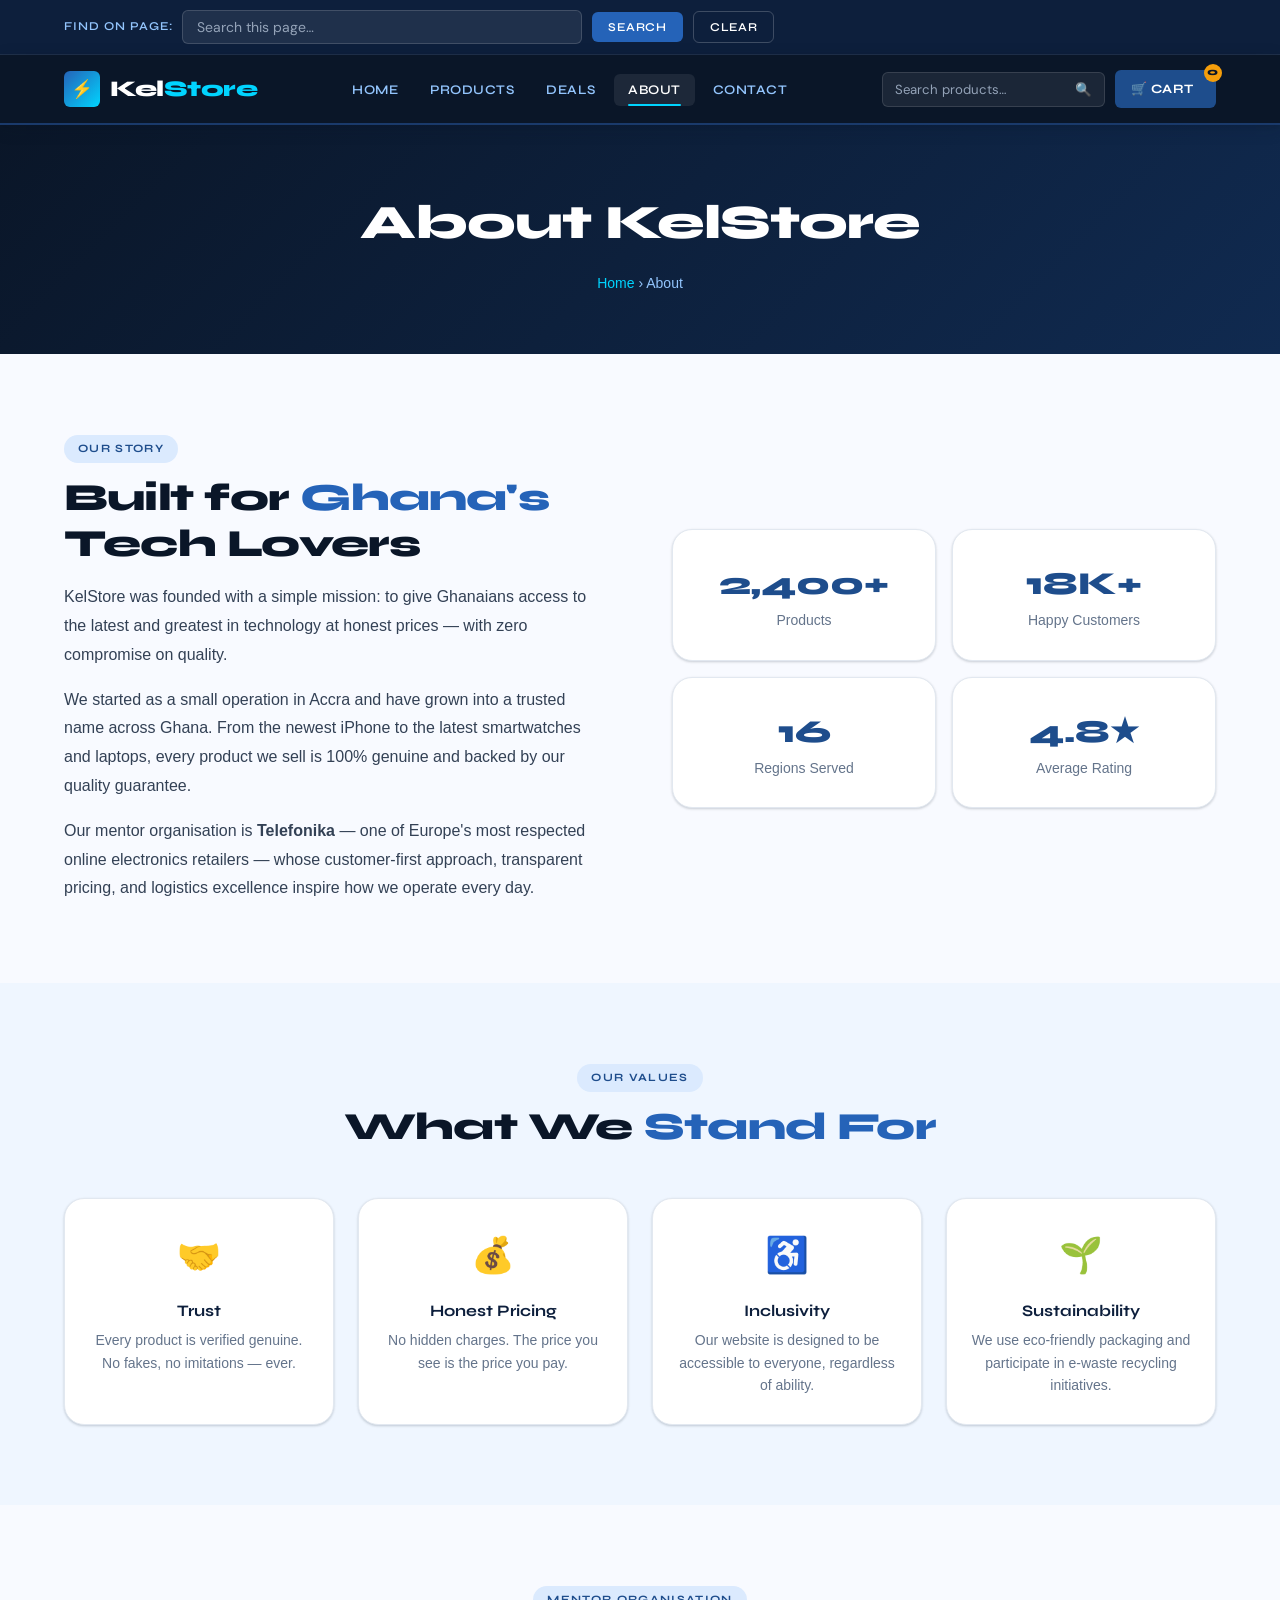
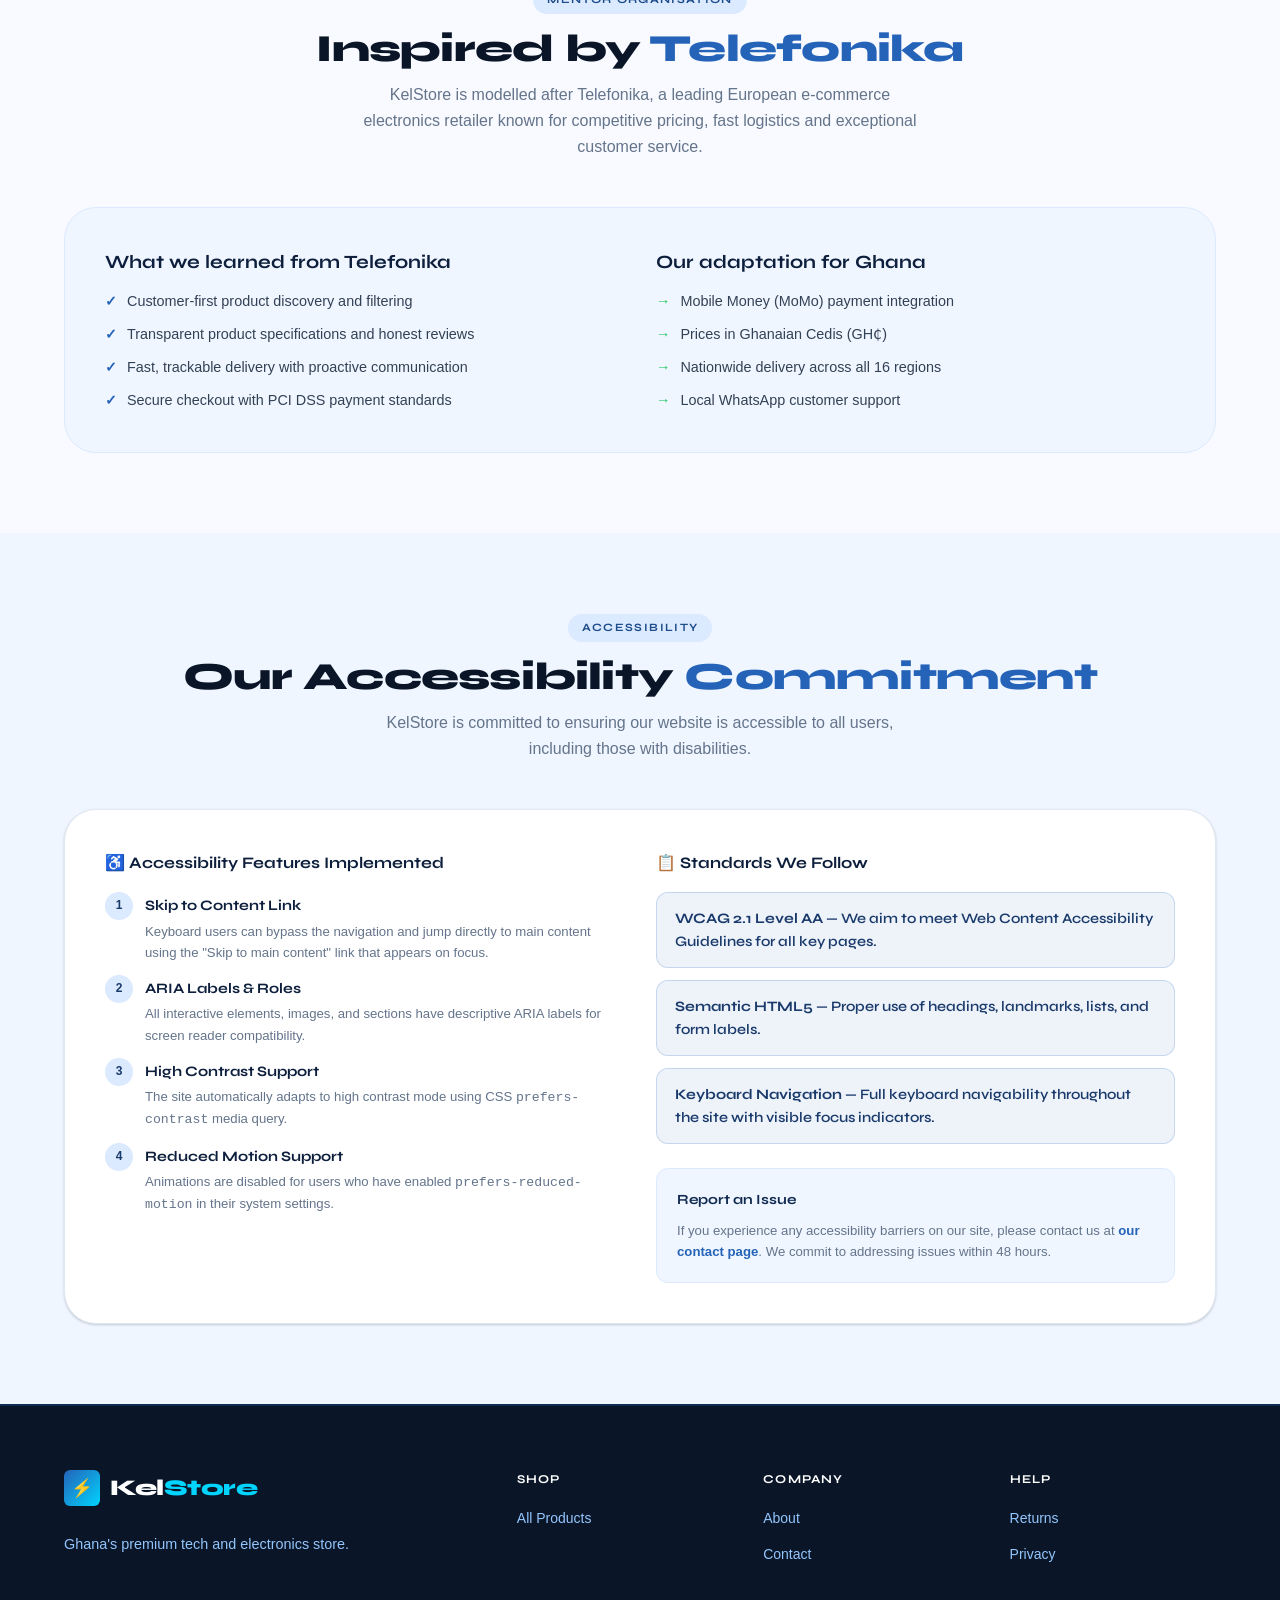
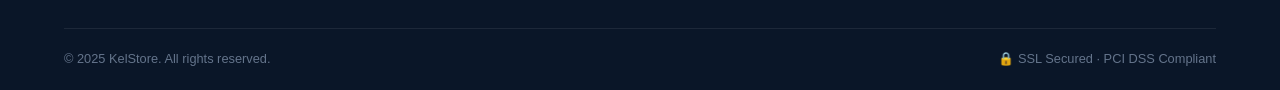
==== about.html @ a3b71a14 "New Commit Message" ====
<!DOCTYPE html>
<html lang="en">
<head>
  <meta charset="UTF-8">
  <meta name="viewport" content="width=device-width, initial-scale=1.0">
  <meta name="description" content="About KelStore — Ghana's trusted tech and electronics retailer. Learn about our story, values, and commitment to accessibility.">
  <title>About Us — KelStore</title>
  <link rel="stylesheet" href="style.css">
  <link rel="icon" href="data:image/svg+xml,<svg xmlns='http://www.w3.org/2000/svg' viewBox='0 0 100 100'><text y='.9em' font-size='90'>⚡</text></svg>">
</head>
<body>

  <a href="#main-content" class="skip-link">Skip to main content</a>

  <div class="page-search-bar" role="search" aria-label="Search page content">
    <div class="container">
      <label for="pageSearchInput">Find on page:</label>
      <input type="search" id="pageSearchInput" class="page-search-input" placeholder="Search this page…" aria-label="Search text on this page">
      <button id="pageSearchBtn" class="page-search-btn" aria-label="Search">Search</button>
      <button id="pageSearchClear" class="page-search-btn" style="background:transparent;border:1px solid rgba(255,255,255,0.2);" aria-label="Clear">Clear</button>
      <span id="searchStatus" style="color:var(--blue-200);font-size:0.8rem;margin-left:8px;" aria-live="polite"></span>
    </div>
  </div>

  <nav class="navbar" role="navigation" aria-label="Main navigation">
    <div class="nav-container">
      <a href="index.html" class="nav-logo" aria-label="KelStore Home">
        <div class="nav-logo-icon" aria-hidden="true">⚡</div>
        <span class="nav-logo-text">Kel<span>Store</span></span>
      </a>
      <ul class="nav-links" id="navLinks" role="list">
        <li><a href="index.html">Home</a></li>
        <li><a href="products.html">Products</a></li>
        <li><a href="product-detail.html">Deals</a></li>
        <li><a href="about.html" class="active" aria-current="page">About</a></li>
        <li><a href="contact.html">Contact</a></li>
      </ul>
      <div class="nav-actions">
        <div class="nav-search" role="search" aria-label="Search products">
          <label for="navSearchInput" class="sr-only">Search</label>
          <input type="search" id="navSearchInput" placeholder="Search products…" aria-label="Search products">
          <button aria-label="Submit search">🔍</button>
        </div>
        <a href="cart.html" class="btn-cart" aria-label="View cart">
          🛒 Cart<span class="cart-badge">0</span>
        </a>
        <button class="nav-toggle" id="navToggle" aria-expanded="false" aria-controls="navLinks" aria-label="Toggle navigation">
          <span></span><span></span><span></span>
        </button>
      </div>
    </div>
  </nav>

  <main id="main-content">
    <div class="page-hero">
      <div class="container">
        <h1 class="page-hero-title">About KelStore</h1>
        <p class="page-hero-breadcrumb"><a href="index.html">Home</a> › About</p>
      </div>
    </div>

    <!-- Our Story -->
    <section class="section" aria-labelledby="story-title">
      <div class="container">
        <div style="display:grid;grid-template-columns:1fr 1fr;gap:64px;align-items:center;">
          <div>
            <span class="section-tag">Our Story</span>
            <h2 class="section-title" id="story-title">Built for <span>Ghana's</span> Tech Lovers</h2>
            <p style="color:var(--grey-700);line-height:1.8;margin:16px 0;">
              KelStore was founded with a simple mission: to give Ghanaians access to the latest and greatest in technology at honest prices — with zero compromise on quality.
            </p>
            <p style="color:var(--grey-700);line-height:1.8;margin-bottom:16px;">
              We started as a small operation in Accra and have grown into a trusted name across Ghana. From the newest iPhone to the latest smartwatches and laptops, every product we sell is 100% genuine and backed by our quality guarantee.
            </p>
            <p style="color:var(--grey-700);line-height:1.8;">
              Our mentor organisation is <strong>Telefonika</strong> — one of Europe's most respected online electronics retailers — whose customer-first approach, transparent pricing, and logistics excellence inspire how we operate every day.
            </p>
          </div>
          <div style="display:grid;grid-template-columns:1fr 1fr;gap:16px;">
            <div class="feature-card" style="text-align:center;">
              <div style="font-family:var(--font-display);font-size:2rem;font-weight:800;color:var(--blue-500);">2,400+</div>
              <div style="color:var(--grey-500);font-size:0.875rem;">Products</div>
            </div>
            <div class="feature-card" style="text-align:center;">
              <div style="font-family:var(--font-display);font-size:2rem;font-weight:800;color:var(--blue-500);">18K+</div>
              <div style="color:var(--grey-500);font-size:0.875rem;">Happy Customers</div>
            </div>
            <div class="feature-card" style="text-align:center;">
              <div style="font-family:var(--font-display);font-size:2rem;font-weight:800;color:var(--blue-500);">16</div>
              <div style="color:var(--grey-500);font-size:0.875rem;">Regions Served</div>
            </div>
            <div class="feature-card" style="text-align:center;">
              <div style="font-family:var(--font-display);font-size:2rem;font-weight:800;color:var(--blue-500);">4.8★</div>
              <div style="color:var(--grey-500);font-size:0.875rem;">Average Rating</div>
            </div>
          </div>
        </div>
      </div>
    </section>

    <!-- Values -->
    <section class="section section-alt" aria-labelledby="values-title">
      <div class="container">
        <div class="section-header">
          <span class="section-tag">Our Values</span>
          <h2 class="section-title" id="values-title">What We <span>Stand For</span></h2>
        </div>
        <div class="feature-grid">
          <div class="feature-card">
            <div class="feature-icon" aria-hidden="true">🤝</div>
            <h3 class="feature-title">Trust</h3>
            <p class="feature-desc">Every product is verified genuine. No fakes, no imitations — ever.</p>
          </div>
          <div class="feature-card">
            <div class="feature-icon" aria-hidden="true">💰</div>
            <h3 class="feature-title">Honest Pricing</h3>
            <p class="feature-desc">No hidden charges. The price you see is the price you pay.</p>
          </div>
          <div class="feature-card">
            <div class="feature-icon" aria-hidden="true">♿</div>
            <h3 class="feature-title">Inclusivity</h3>
            <p class="feature-desc">Our website is designed to be accessible to everyone, regardless of ability.</p>
          </div>
          <div class="feature-card">
            <div class="feature-icon" aria-hidden="true">🌱</div>
            <h3 class="feature-title">Sustainability</h3>
            <p class="feature-desc">We use eco-friendly packaging and participate in e-waste recycling initiatives.</p>
          </div>
        </div>
      </div>
    </section>

    <!-- Mentor Organisation -->
    <section class="section" aria-labelledby="mentor-title">
      <div class="container">
        <div class="section-header">
          <span class="section-tag">Mentor Organisation</span>
          <h2 class="section-title" id="mentor-title">Inspired by <span>Telefonika</span></h2>
          <p class="section-subtitle">KelStore is modelled after Telefonika, a leading European e-commerce electronics retailer known for competitive pricing, fast logistics and exceptional customer service.</p>
        </div>
        <div style="background:var(--blue-50);border-radius:var(--radius-xl);padding:40px;border:1px solid var(--blue-100);">
          <div style="display:grid;grid-template-columns:1fr 1fr;gap:32px;">
            <div>
              <h3 style="font-family:var(--font-display);font-weight:700;color:var(--blue-800);margin-bottom:12px;">What we learned from Telefonika</h3>
              <ul style="list-style:none;display:flex;flex-direction:column;gap:10px;">
                <li style="display:flex;gap:10px;align-items:flex-start;font-size:0.9rem;color:var(--grey-700);">
                  <span style="color:var(--blue-400);font-weight:700;">✓</span> Customer-first product discovery and filtering
                </li>
                <li style="display:flex;gap:10px;align-items:flex-start;font-size:0.9rem;color:var(--grey-700);">
                  <span style="color:var(--blue-400);font-weight:700;">✓</span> Transparent product specifications and honest reviews
                </li>
                <li style="display:flex;gap:10px;align-items:flex-start;font-size:0.9rem;color:var(--grey-700);">
                  <span style="color:var(--blue-400);font-weight:700;">✓</span> Fast, trackable delivery with proactive communication
                </li>
                <li style="display:flex;gap:10px;align-items:flex-start;font-size:0.9rem;color:var(--grey-700);">
                  <span style="color:var(--blue-400);font-weight:700;">✓</span> Secure checkout with PCI DSS payment standards
                </li>
              </ul>
            </div>
            <div>
              <h3 style="font-family:var(--font-display);font-weight:700;color:var(--blue-800);margin-bottom:12px;">Our adaptation for Ghana</h3>
              <ul style="list-style:none;display:flex;flex-direction:column;gap:10px;">
                <li style="display:flex;gap:10px;align-items:flex-start;font-size:0.9rem;color:var(--grey-700);">
                  <span style="color:var(--success);font-weight:700;">→</span> Mobile Money (MoMo) payment integration
                </li>
                <li style="display:flex;gap:10px;align-items:flex-start;font-size:0.9rem;color:var(--grey-700);">
                  <span style="color:var(--success);font-weight:700;">→</span> Prices in Ghanaian Cedis (GH₵)
                </li>
                <li style="display:flex;gap:10px;align-items:flex-start;font-size:0.9rem;color:var(--grey-700);">
                  <span style="color:var(--success);font-weight:700;">→</span> Nationwide delivery across all 16 regions
                </li>
                <li style="display:flex;gap:10px;align-items:flex-start;font-size:0.9rem;color:var(--grey-700);">
                  <span style="color:var(--success);font-weight:700;">→</span> Local WhatsApp customer support
                </li>
              </ul>
            </div>
          </div>
        </div>
      </div>
    </section>

    <!-- Accessibility Statement -->
    <section class="section section-alt" aria-labelledby="accessibility-title">
      <div class="container">
        <div class="section-header">
          <span class="section-tag">Accessibility</span>
          <h2 class="section-title" id="accessibility-title">Our Accessibility <span>Commitment</span></h2>
          <p class="section-subtitle">KelStore is committed to ensuring our website is accessible to all users, including those with disabilities.</p>
        </div>

        <div style="background:var(--white);border-radius:var(--radius-xl);padding:40px;box-shadow:var(--shadow-sm);border:1px solid var(--grey-100);">
          <div style="display:grid;grid-template-columns:1fr 1fr;gap:32px;">
            <div>
              <h3 style="font-family:var(--font-display);font-size:1rem;font-weight:700;color:var(--blue-800);margin-bottom:16px;">
                ♿ Accessibility Features Implemented
              </h3>
              <ul style="list-style:none;display:flex;flex-direction:column;gap:12px;">
                <li style="display:flex;gap:12px;align-items:flex-start;">
                  <span style="background:var(--blue-100);border-radius:50%;width:28px;height:28px;display:flex;align-items:center;justify-content:center;font-size:.75rem;font-weight:700;color:var(--blue-600);flex-shrink:0;">1</span>
                  <div>
                    <strong style="font-family:var(--font-display);font-size:0.9rem;color:var(--blue-800);">Skip to Content Link</strong>
                    <p style="color:var(--grey-500);font-size:0.825rem;margin-top:3px;">Keyboard users can bypass the navigation and jump directly to main content using the "Skip to main content" link that appears on focus.</p>
                  </div>
                </li>
                <li style="display:flex;gap:12px;align-items:flex-start;">
                  <span style="background:var(--blue-100);border-radius:50%;width:28px;height:28px;display:flex;align-items:center;justify-content:function center;font-size:.75rem;font-weight:700;color:var(--blue-600);flex-shrink:0;justify-content:center">2</span>
                  <div>
                    <strong style="font-family:var(--font-display);font-size:0.9rem;color:var(--blue-800);">ARIA Labels & Roles</strong>
                    <p style="color:var(--grey-500);font-size:0.825rem;margin-top:3px;">All interactive elements, images, and sections have descriptive ARIA labels for screen reader compatibility.</p>
                  </div>
                </li>
                <li style="display:flex;gap:12px;align-items:flex-start;">
                  <span style="background:var(--blue-100);border-radius:50%;width:28px;height:28px;display:flex;align-items:center;justify-content:center;font-size:.75rem;font-weight:700;color:var(--blue-600);flex-shrink:0;">3</span>
                  <div>
                    <strong style="font-family:var(--font-display);font-size:0.9rem;color:var(--blue-800);">High Contrast Support</strong>
                    <p style="color:var(--grey-500);font-size:0.825rem;margin-top:3px;">The site automatically adapts to high contrast mode using CSS <code>prefers-contrast</code> media query.</p>
                  </div>
                </li>
                <li style="display:flex;gap:12px;align-items:flex-start;">
                  <span style="background:var(--blue-100);border-radius:50%;width:28px;height:28px;display:flex;align-items:center;justify-content:center;font-size:.75rem;font-weight:700;color:var(--blue-600);flex-shrink:0;">4</span>
                  <div>
                    <strong style="font-family:var(--font-display);font-size:0.9rem;color:var(--blue-800);">Reduced Motion Support</strong>
                    <p style="color:var(--grey-500);font-size:0.825rem;margin-top:3px;">Animations are disabled for users who have enabled <code>prefers-reduced-motion</code> in their system settings.</p>
                  </div>
                </li>
              </ul>
            </div>
            <div>
              <h3 style="font-family:var(--font-display);font-size:1rem;font-weight:700;color:var(--blue-800);margin-bottom:16px;">
                📋 Standards We Follow
              </h3>
              <div class="alert alert-info" style="margin-bottom:12px;">
                <strong>WCAG 2.1 Level AA</strong> — We aim to meet Web Content Accessibility Guidelines for all key pages.
              </div>
              <div class="alert alert-info" style="margin-bottom:12px;">
                <strong>Semantic HTML5</strong> — Proper use of headings, landmarks, lists, and form labels.
              </div>
              <div class="alert alert-info">
                <strong>Keyboard Navigation</strong> — Full keyboard navigability throughout the site with visible focus indicators.
              </div>

              <div style="margin-top:24px;padding:20px;background:var(--blue-50);border-radius:var(--radius-md);border:1px solid var(--blue-100);">
                <h4 style="font-family:var(--font-display);font-size:0.875rem;font-weight:700;color:var(--blue-700);margin-bottom:8px;">Report an Issue</h4>
                <p style="color:var(--grey-500);font-size:0.825rem;line-height:1.6;">If you experience any accessibility barriers on our site, please contact us at <a href="contact.html" style="color:var(--blue-400);font-weight:600;">our contact page</a>. We commit to addressing issues within 48 hours.</p>
              </div>
            </div>
          </div>
        </div>
      </div>
    </section>
  </main>

  <footer role="contentinfo">
    <div class="container">
      <div class="footer-grid">
        <div>
          <a href="index.html" class="nav-logo" style="margin-bottom:12px;display:inline-flex" aria-label="KelStore home">
            <div class="nav-logo-icon" aria-hidden="true">⚡</div>
            <span class="nav-logo-text">Kel<span>Store</span></span>
          </a>
          <p class="footer-brand-desc">Ghana's premium tech and electronics store.</p>
        </div>
        <div><h3 class="footer-heading">Shop</h3><ul class="footer-links"><li><a href="products.html">All Products</a></li></ul></div>
        <div><h3 class="footer-heading">Company</h3><ul class="footer-links"><li><a href="about.html">About</a></li><li><a href="contact.html">Contact</a></li></ul></div>
        <div><h3 class="footer-heading">Help</h3><ul class="footer-links"><li><a href="#">Returns</a></li><li><a href="#">Privacy</a></li></ul></div>
      </div>
      <div class="footer-bottom">
        <p>© 2025 KelStore. All rights reserved.</p>
        <p>🔒 SSL Secured · PCI DSS Compliant</p>
      </div>
    </div>
  </footer>

  <script src="js/main.js"></script>
  <style>
    @media (max-width: 768px) {
      div[style*="grid-template-columns:1fr 1fr"] {
        grid-template-columns: 1fr !important;
      }
    }
  </style>
</body>
</html>
---- style.css ----
/* =============================================
   KELSTORE — External Stylesheet
   Blue & White Corporate Tech Theme
   ============================================= */

@import url('https://fonts.googleapis.com/css2?family=Syne:wght@400;600;700;800&family=DM+Sans:ital,wght@0,300;0,400;0,500;1,300&display=swap');

/* ── CSS Variables ───────────────────────── */
:root {
  --blue-900: #0a1628;
  --blue-800: #0d1f3c;
  --blue-700: #102a50;
  --blue-600: #1a3a6b;
  --blue-500: #1e4d8c;
  --blue-400: #2563b8;
  --blue-300: #3b82f6;
  --blue-200: #93c5fd;
  --blue-100: #dbeafe;
  --blue-50:  #eff6ff;
  --white:    #ffffff;
  --off-white:#f8faff;
  --grey-100: #e2e8f0;
  --grey-300: #94a3b8;
  --grey-500: #64748b;
  --grey-700: #334155;
  --accent:   #00d4ff;
  --accent2:  #f59e0b;
  --danger:   #ef4444;
  --success:  #22c55e;

  --font-display: 'Syne', sans-serif;
  --font-body:    'DM Sans', sans-serif;

  --radius-sm:  6px;
  --radius-md:  12px;
  --radius-lg:  20px;
  --radius-xl:  32px;

  --shadow-sm:  0 1px 3px rgba(10,22,40,0.12), 0 1px 2px rgba(10,22,40,0.08);
  --shadow-md:  0 4px 16px rgba(10,22,40,0.16), 0 2px 6px rgba(10,22,40,0.10);
  --shadow-lg:  0 10px 40px rgba(10,22,40,0.20), 0 4px 12px rgba(10,22,40,0.12);
  --shadow-xl:  0 20px 60px rgba(10,22,40,0.28), 0 8px 20px rgba(10,22,40,0.16);
  --shadow-blue: 0 4px 24px rgba(37,99,184,0.35);

  --transition: all 0.25s cubic-bezier(0.4,0,0.2,1);
  --nav-height: 70px;
}

/* ── Reset & Base ────────────────────────── */
*, *::before, *::after {
  box-sizing: border-box;
  margin: 0;
  padding: 0;
}

html {
  scroll-behavior: smooth;
  font-size: 16px;
}

body {
  font-family: 'Poppins', sans-serif;
  background-color: var(--off-white);
  color: var(--grey-700);
  line-height: 1.6;
  min-width: 320px;
  overflow-x: hidden;
}

img, video {
  max-width: 100%;
  display: block;
}

a {
  color: inherit;
  text-decoration: none;
}

ul {
  list-style: none;
}

/* ── Skip to content (Accessibility) ─────── */
.skip-link {
  position: absolute;
  top: -60px;
  left: 0;
  background: var(--accent);
  color: var(--blue-900);
  padding: 12px 20px;
  font-family: var(--font-display);
  font-weight: 700;
  font-size: 0.875rem;
  letter-spacing: 0.05em;
  text-transform: uppercase;
  z-index: 9999;
  border-bottom-right-radius: var(--radius-md);
  transition: var(--transition);
}

.skip-link:focus {
  top: 0;
}

/* ── On-page text search ─────────────────── */
.page-search-bar {
  background: var(--blue-800);
  border-bottom: 1px solid rgba(255,255,255,0.08);
  padding: 10px 0;
}

.page-search-bar .container {
  display: flex;
  align-items: center;
  gap: 10px;
}

.page-search-bar label {
  color: var(--blue-200);
  font-family: var(--font-display);
  font-size: 0.75rem;
  font-weight: 600;
  letter-spacing: 0.08em;
  text-transform: uppercase;
  white-space: nowrap;
}

.page-search-input {
  flex: 1;
  max-width: 400px;
  background: rgba(255,255,255,0.08);
  border: 1px solid rgba(255,255,255,0.15);
  border-radius: var(--radius-sm);
  color: var(--white);
  font-family: var(--font-body);
  font-size: 0.875rem;
  padding: 7px 14px;
  outline: none;
  transition: var(--transition);
}

.page-search-input::placeholder { color: var(--grey-300); }
.page-search-input:focus {
  border-color: var(--accent);
  box-shadow: 0 0 0 3px rgba(0,212,255,0.15);
}

.page-search-btn {
  background: var(--blue-400);
  border: none;
  border-radius: var(--radius-sm);
  color: var(--white);
  cursor: pointer;
  font-family: var(--font-display);
  font-size: 0.75rem;
  font-weight: 600;
  letter-spacing: 0.06em;
  padding: 8px 16px;
  text-transform: uppercase;
  transition: var(--transition);
}

.page-search-btn:hover {
  background: var(--blue-300);
  box-shadow: var(--shadow-blue);
}

.search-highlight {
  background: var(--accent2);
  color: var(--blue-900);
  border-radius: 3px;
  padding: 0 2px;
}

/* ── Navigation ──────────────────────────── */
.navbar {
  position: sticky;
  top: 0;
  z-index: 1000;
  background: var(--blue-900);
  border-bottom: 2px solid var(--blue-600);
  height: var(--nav-height);
  box-shadow: var(--shadow-md);
}

.nav-container {
  display: flex;
  align-items: center;
  justify-content: space-between;
  height: 100%;
  max-width: 1200px;
  margin: 0 auto;
  padding: 0 24px;
}

.nav-logo {
  display: flex;
  align-items: center;
  gap: 10px;
}

.nav-logo-icon {
  width: 36px;
  height: 36px;
  background: linear-gradient(135deg, var(--blue-400), var(--accent));
  border-radius: var(--radius-sm);
  display: flex;
  align-items: center;
  justify-content: center;
  font-size: 1.1rem;
}

.nav-logo-text {
  font-family: var(--font-display);
  font-size: 1.4rem;
  font-weight: 800;
  color: var(--white);
  letter-spacing: -0.02em;
}

.nav-logo-text span {
  color: var(--accent);
}

.nav-links {
  display: flex;
  align-items: center;
  gap: 4px;
}

.nav-links a {
  font-family: var(--font-display);
  font-size: 0.825rem;
  font-weight: 600;
  color: var(--blue-200);
  letter-spacing: 0.04em;
  text-transform: uppercase;
  padding: 8px 14px;
  border-radius: var(--radius-sm);
  transition: var(--transition);
  position: relative;
}

.nav-links a:hover,
.nav-links a.active {
  color: var(--white);
  background: rgba(255,255,255,0.08);
}

.nav-links a.active::after {
  content: '';
  position: absolute;
  bottom: 0;
  left: 14px;
  right: 14px;
  height: 2px;
  background: var(--accent);
  border-radius: 2px;
}

.nav-actions {
  display: flex;
  align-items: center;
  gap: 10px;
}

.nav-search {
  display: flex;
  align-items: center;
  background: rgba(255,255,255,0.07);
  border: 1px solid rgba(255,255,255,0.12);
  border-radius: var(--radius-sm);
  overflow: hidden;
  transition: var(--transition);
}

.nav-search:focus-within {
  border-color: var(--accent);
  box-shadow: 0 0 0 3px rgba(0,212,255,0.15);
}

.nav-search input {
  background: transparent;
  border: none;
  color: var(--white);
  font-family: var(--font-body);
  font-size: 0.825rem;
  outline: none;
  padding: 8px 12px;
  width: 180px;
}

.nav-search input::placeholder { color: var(--grey-300); }

.nav-search button {
  background: transparent;
  border: none;
  color: var(--grey-300);
  cursor: pointer;
  padding: 8px 12px;
  transition: var(--transition);
}

.nav-search button:hover { color: var(--accent); }

.btn-cart {
  background: var(--blue-500);
  border: none;
  border-radius: var(--radius-sm);
  color: var(--white);
  cursor: pointer;
  font-family: var(--font-display);
  font-size: 0.8rem;
  font-weight: 700;
  letter-spacing: 0.04em;
  padding: 9px 16px;
  text-transform: uppercase;
  transition: var(--transition);
  display: flex;
  align-items: center;
  gap: 6px;
  position: relative;
}

.btn-cart:hover {
  background: var(--blue-400);
  box-shadow: var(--shadow-blue);
  transform: translateY(-1px);
}

.cart-badge {
  position: absolute;
  top: -6px;
  right: -6px;
  background: var(--accent2);
  color: var(--blue-900);
  font-size: 0.65rem;
  font-weight: 800;
  width: 18px;
  height: 18px;
  border-radius: 50%;
  display: flex;
  align-items: center;
  justify-content: center;
}

/* Hamburger */
.nav-toggle {
  display: none;
  flex-direction: column;
  gap: 5px;
  background: transparent;
  border: none;
  cursor: pointer;
  padding: 8px;
  border-radius: var(--radius-sm);
  transition: var(--transition);
}

.nav-toggle:hover { background: rgba(255,255,255,0.08); }

.nav-toggle span {
  display: block;
  width: 24px;
  height: 2px;
  background: var(--white);
  border-radius: 2px;
  transition: var(--transition);
}

/* ── Container ───────────────────────────── */
.container {
  max-width: 1200px;
  margin: 0 auto;
  padding: 0 24px;
}

/* ── Buttons ─────────────────────────────── */
.btn {
  display: inline-flex;
  align-items: center;
  justify-content: center;
  gap: 8px;
  border: none;
  border-radius: var(--radius-md);
  cursor: pointer;
  font-family: var(--font-display);
  font-weight: 700;
  letter-spacing: 0.04em;
  padding: 12px 28px;
  text-transform: uppercase;
  transition: var(--transition);
  font-size: 0.875rem;
}

.btn-primary {
  background: linear-gradient(135deg, var(--blue-400), var(--blue-300));
  color: var(--white);
  box-shadow: var(--shadow-blue);
}

.btn-primary:hover {
  transform: translateY(-2px);
  box-shadow: 0 8px 32px rgba(37,99,184,0.50);
}

.btn-secondary {
  background: transparent;
  border: 2px solid var(--blue-300);
  color: var(--blue-300);
}

.btn-secondary:hover {
  background: var(--blue-300);
  color: var(--white);
  transform: translateY(-2px);
}

.btn-accent {
  background: linear-gradient(135deg, var(--accent), #0ea5e9);
  color: var(--blue-900);
}

.btn-accent:hover {
  transform: translateY(-2px);
  box-shadow: 0 8px 32px rgba(0,212,255,0.40);
}

.btn-sm {
  padding: 8px 18px;
  font-size: 0.75rem;
}

.btn-lg {
  padding: 16px 36px;
  font-size: 1rem;
}

/* ── Section Headers ─────────────────────── */
.section-header {
  text-align: center;
  margin-bottom: 48px;
}

.section-tag {
  display: inline-block;
  background: var(--blue-100);
  color: var(--blue-500);
  font-family: var(--font-display);
  font-size: 0.7rem;
  font-weight: 700;
  letter-spacing: 0.12em;
  padding: 5px 14px;
  border-radius: 100px;
  text-transform: uppercase;
  margin-bottom: 12px;
}

.section-title {
  font-family: var(--font-display);
  font-size: clamp(1.75rem, 3vw, 2.5rem);
  font-weight: 800;
  color: var(--blue-900);
  letter-spacing: -0.02em;
  line-height: 1.2;
}

.section-title span { color: var(--blue-400); }

.section-subtitle {
  color: var(--grey-500);
  font-size: 1rem;
  margin-top: 10px;
  max-width: 560px;
  margin-left: auto;
  margin-right: auto;
}

/* ── Product Card ────────────────────────── */
.product-card {
  background: var(--white);
  border-radius: var(--radius-lg);
  box-shadow: var(--shadow-sm);
  overflow: hidden;
  transition: var(--transition);
  border: 1px solid var(--grey-100);
  position: relative;
}

.product-card:hover {
  transform: translateY(-6px);
  box-shadow: var(--shadow-xl);
  border-color: var(--blue-200);
}

.product-card-badge {
  position: absolute;
  top: 14px;
  left: 14px;
  background: var(--blue-400);
  color: var(--white);
  font-family: var(--font-display);
  font-size: 0.65rem;
  font-weight: 700;
  letter-spacing: 0.08em;
  padding: 4px 10px;
  border-radius: 100px;
  text-transform: uppercase;
  z-index: 1;
}

.product-card-badge.sale { background: var(--danger); }
.product-card-badge.new  { background: var(--success); }

.product-card-image {
  background: var(--blue-50);
  height: 200px;
  display: flex;
  align-items: center;
  justify-content: center;
  overflow: hidden;
  position: relative;
}

.product-card-image img {
  max-height: 160px;
  object-fit: contain;
  transition: var(--transition);
}

.product-card:hover .product-card-image img {
  transform: scale(1.05);
}

.product-card-img-placeholder {
  font-size: 4rem;
  opacity: 0.6;
}

.product-card-body {
  padding: 18px 20px;
}

.product-card-category {
  color: var(--blue-400);
  font-family: var(--font-display);
  font-size: 0.7rem;
  font-weight: 700;
  letter-spacing: 0.08em;
  text-transform: uppercase;
  margin-bottom: 5px;
}

.product-card-name {
  font-family: var(--font-display);
  font-size: 1rem;
  font-weight: 700;
  color: var(--blue-900);
  margin-bottom: 8px;
  line-height: 1.3;
}

.product-card-price {
  display: flex;
  align-items: center;
  gap: 8px;
  margin-bottom: 16px;
}

.price-current {
  font-family: var(--font-display);
  font-size: 1.2rem;
  font-weight: 800;
  color: var(--blue-500);
}

.price-old {
  color: var(--grey-300);
  font-size: 0.875rem;
  text-decoration: line-through;
}

.product-card-footer {
  display: flex;
  gap: 8px;
}

/* ── Stars Rating ────────────────────────── */
.stars {
  color: var(--accent2);
  font-size: 0.875rem;
  letter-spacing: 2px;
  margin-bottom: 4px;
}

/* ── Hero Section ────────────────────────── */
.hero {
  position: relative;
  min-height: calc(100vh - var(--nav-height));
  display: flex;
  align-items: center;
  overflow: hidden;
  background: var(--blue-900);
}

.hero-video {
  position: absolute;
  inset: 0;
  width: 100%;
  height: 100%;
  object-fit: cover;
  opacity: 0.15;
  z-index: 0;
}

.hero-overlay {
  position: absolute;
  inset: 0;
  background: linear-gradient(135deg,
    rgba(10,22,40,0.95) 0%,
    rgba(26,58,107,0.7) 50%,
    rgba(10,22,40,0.8) 100%);
  z-index: 1;
}

.hero-content {
  position: relative;
  z-index: 2;
  max-width: 680px;
}

.hero-tag {
  display: inline-flex;
  align-items: center;
  gap: 8px;
  background: rgba(0,212,255,0.12);
  border: 1px solid rgba(0,212,255,0.3);
  border-radius: 100px;
  color: var(--accent);
  font-family: var(--font-display);
  font-size: 0.75rem;
  font-weight: 700;
  letter-spacing: 0.08em;
  padding: 6px 16px;
  text-transform: uppercase;
  margin-bottom: 24px;
  animation: fadeInUp 0.6s ease both;
}

.hero-title {
  font-family: var(--font-display);
  font-size: clamp(2.5rem, 6vw, 4.5rem);
  font-weight: 800;
  color: var(--white);
  letter-spacing: -0.03em;
  line-height: 1.05;
  margin-bottom: 20px;
  animation: fadeInUp 0.6s 0.1s ease both;
}

.hero-title span {
  background: linear-gradient(135deg, var(--blue-300), var(--accent));
  -webkit-background-clip: text;
  -webkit-text-fill-color: transparent;
  background-clip: text;
}

.hero-subtitle {
  color: var(--blue-200);
  font-size: 1.1rem;
  line-height: 1.7;
  margin-bottom: 36px;
  animation: fadeInUp 0.6s 0.2s ease both;
}

.hero-cta {
  display: flex;
  flex-wrap: wrap;
  gap: 12px;
  animation: fadeInUp 0.6s 0.3s ease both;
}

.hero-stats {
  position: relative;
  z-index: 2;
  display: flex;
  gap: 40px;
  margin-top: 60px;
  padding-top: 40px;
  border-top: 1px solid rgba(255,255,255,0.1);
  animation: fadeInUp 0.6s 0.4s ease both;
}

.hero-stat-number {
  font-family: var(--font-display);
  font-size: 1.75rem;
  font-weight: 800;
  color: var(--white);
}

.hero-stat-label {
  color: var(--blue-200);
  font-size: 0.8rem;
    padding: 30px;

}

.hero-visual {
  position: absolute;
  right: 0;
  top: 50%;
  transform: translateY(-50%);
  width: 45%;
  z-index: 2;
  display: flex;
  align-items: center;
  justify-content: center;
}

/* ── Category Strip ──────────────────────── */
.category-strip {
  background: var(--white);
  padding: 32px 0;
  box-shadow: var(--shadow-sm);
  border-bottom: 1px solid var(--grey-100);
}

.category-strip-inner {
  display: flex;
  gap: 16px;
  justify-content: center;
  flex-wrap: wrap;
}

.category-chip {
  display: flex;
  align-items: center;
  gap: 8px;
  background: var(--blue-50);
  border: 1.5px solid var(--blue-100);
  border-radius: var(--radius-xl);
  color: var(--blue-700);
  cursor: pointer;
  font-family: var(--font-display);
  font-size: 0.8rem;
  font-weight: 700;
  letter-spacing: 0.04em;
  padding: 10px 20px;
  text-transform: uppercase;
  transition: var(--transition);
}

.category-chip:hover,
.category-chip.active {
  background: var(--blue-500);
  border-color: var(--blue-500);
  color: var(--white);
  box-shadow: var(--shadow-blue);
  transform: translateY(-2px);
}

.category-chip span:first-child { font-size: 1.2rem; }

/* ── Section Spacing ─────────────────────── */
.section { padding: 80px 0; }
.section-alt { background: var(--blue-50); }
.section-dark {
  background: var(--blue-900);
  color: var(--white);
}

.section-dark .section-title { color: var(--white); }
.section-dark .section-subtitle { color: var(--blue-200); }
.section-dark .section-tag {
  background: rgba(0,212,255,0.12);
  color: var(--accent);
}

/* ── Product Grid ────────────────────────── */
.product-grid {
  display: grid;
  grid-template-columns: repeat(auto-fill, minmax(260px, 1fr));
  gap: 24px;
}

/* ── Banner/Promo ────────────────────────── */
.promo-banner {
  background: linear-gradient(135deg, var(--blue-700), var(--blue-500));
  border-radius: var(--radius-xl);
  padding: 48px 40px;
  display: flex;
  align-items: center;
  justify-content: space-between;
  gap: 24px;
  box-shadow: var(--shadow-xl);
  overflow: hidden;
  position: relative;
}

.promo-banner::before {
  content: '';
  position: absolute;
  top: -40px;
  right: -40px;
  width: 200px;
  height: 200px;
  background: rgba(255,255,255,0.05);
  border-radius: 50%;
}

.promo-banner::after {
  content: '';
  position: absolute;
  bottom: -60px;
  right: 120px;
  width: 300px;
  height: 300px;
  background: rgba(255,255,255,0.03);
  border-radius: 50%;
}

.promo-title {
  font-family: var(--font-display);
  font-size: clamp(1.5rem, 3vw, 2.2rem);
  font-weight: 800;
  color: var(--white);
  letter-spacing: -0.02em;
  margin-bottom: 8px;
}

.promo-subtitle {
  color: var(--blue-200);
  font-size: 0.95rem;
}

/* ── Features ────────────────────────────── */
.feature-grid {
  display: grid;
  grid-template-columns: repeat(auto-fill, minmax(220px, 1fr));
  gap: 24px;
}

.feature-card {
  background: var(--white);
  border-radius: var(--radius-lg);
  padding: 28px 24px;
  box-shadow: var(--shadow-sm);
  border: 1px solid var(--grey-100);
  transition: var(--transition);
  text-align: center;
}

.feature-card:hover {
  transform: translateY(-4px);
  box-shadow: var(--shadow-md);
  border-color: var(--blue-200);
}

.feature-icon {
  font-size: 2.2rem;
  margin-bottom: 14px;
}

.feature-title {
  font-family: var(--font-display);
  font-size: 1rem;
  font-weight: 700;
  color: var(--blue-800);
  margin-bottom: 6px;
}

.feature-desc {
  color: var(--grey-500);
  font-size: 0.875rem;
  line-height: 1.6;
}

/* ── Testimonial ─────────────────────────── */
.testimonial-card {
  background: var(--white);
  border-radius: var(--radius-lg);
  padding: 28px;
  box-shadow: var(--shadow-sm);
  border: 1px solid var(--grey-100);
  transition: var(--transition);
}

.testimonial-card:hover {
  box-shadow: var(--shadow-md);
  border-color: var(--blue-200);
}

.testimonial-text {
  color: var(--grey-700);
  font-size: 0.95rem;
  line-height: 1.7;
  font-style: italic;
  margin-bottom: 20px;
}

.testimonial-author {
  display: flex;
  align-items: center;
  gap: 12px;
}

.testimonial-avatar {
  width: 44px;
  height: 44px;
  border-radius: 50%;
  background: linear-gradient(135deg, var(--blue-400), var(--accent));
  display: flex;
  align-items: center;
  justify-content: center;
  color: var(--white);
  font-family: var(--font-display);
  font-size: 0.875rem;
  font-weight: 800;
}

.testimonial-name {
  font-family: var(--font-display);
  font-size: 0.9rem;
  font-weight: 700;
  color: var(--blue-800);
}

.testimonial-role {
  color: var(--grey-300);
  font-size: 0.8rem;
}

/* ── Social Media Section ────────────────── */
.social-strip {
  display: flex;
  gap: 12px;
  flex-wrap: wrap;
}

.social-btn {
  display: inline-flex;
  align-items: center;
  gap: 8px;
  border-radius: var(--radius-sm);
  cursor: pointer;
  font-family: var(--font-display);
  font-size: 0.75rem;
  font-weight: 700;
  letter-spacing: 0.06em;
  padding: 10px 18px;
  text-transform: uppercase;
  transition: var(--transition);
  border: none;
  color: var(--white);
}

.social-btn:hover {
  transform: translateY(-3px);
  box-shadow: var(--shadow-md);
}

.social-btn.facebook { background: #1877f2; }
.social-btn.twitter  { background: #1da1f2; }
.social-btn.instagram{ background: linear-gradient(135deg, #833ab4, #fd1d1d, #fcb045); }
.social-btn.youtube  { background: #ff0000; }
.social-btn.tiktok   { background: #000000; }
.social-btn.whatsapp { background: #25d366; color: var(--white);}

/* ── Social Newsfeed ─────────────────────── */
.newsfeed {
  background: var(--white);
  border-radius: var(--radius-lg);
  border: 1px solid var(--grey-100);
  overflow: hidden;
  box-shadow: var(--shadow-sm);
}

.newsfeed-header {
  background: var(--blue-900);
  padding: 16px 20px;
  display: flex;
  align-items: center;
  gap: 10px;
}

.newsfeed-header h3 {
  font-family: var(--font-display);
  font-size: 0.875rem;
  font-weight: 700;
  color: var(--white);
  letter-spacing: 0.04em;
  text-transform: uppercase;
}

.newsfeed-dot {
  width: 8px;
  height: 8px;
  background: var(--success);
  border-radius: 50%;
  animation: pulse 2s infinite;
}

.newsfeed-item {
  padding: 16px 20px;
  border-bottom: 1px solid var(--grey-100);
  transition: var(--transition);
}

.newsfeed-item:last-child { border-bottom: none; }
.newsfeed-item:hover { background: var(--blue-50); }

.newsfeed-platform {
  font-family: var(--font-display);
  font-size: 0.7rem;
  font-weight: 700;
  letter-spacing: 0.08em;
  text-transform: uppercase;
  margin-bottom: 4px;
}

.newsfeed-platform.fb   { color: #1877f2; }
.newsfeed-platform.tw   { color: #1da1f2; }
.newsfeed-platform.ig   { color: #833ab4; }

.newsfeed-text {
  color: var(--grey-700);
  font-size: 0.875rem;
  line-height: 1.5;
}

.newsfeed-time {
  color: var(--grey-300);
  font-size: 0.75rem;
  margin-top: 4px;
}

/* ── Footer ──────────────────────────────── */
footer {
  background: var(--blue-900);
  color: var(--blue-200);
  padding: 64px 0 0;
  border-top: 2px solid var(--blue-700);
}

.footer-grid {
  display: grid;
  grid-template-columns: 2fr 1fr 1fr 1fr;
  gap: 40px;
  margin-bottom: 48px;
}

.footer-brand-desc {
  color: var(--blue-200);
  font-size: 0.9rem;
  line-height: 1.7;
  margin: 14px 0 24px;
}

.footer-heading {
  font-family: var(--font-display);
  font-size: 0.75rem;
  font-weight: 700;
  color: var(--white);
  letter-spacing: 0.1em;
  text-transform: uppercase;
  margin-bottom: 16px;
}

.footer-links li {
  margin-bottom: 10px;
}

.footer-links a {
  color: var(--blue-200);
  font-size: 0.875rem;
  transition: var(--transition);
}

.footer-links a:hover {
  color: var(--accent);
  padding-left: 4px;
}

.footer-bottom {
  border-top: 1px solid rgba(255,255,255,0.08);
  padding: 20px 0;
  display: flex;
  align-items: center;
  justify-content: space-between;
  flex-wrap: wrap;
  gap: 12px;
}

.footer-bottom p {
  color: var(--grey-500);
  font-size: 0.8rem;
}

/* ── Page Hero (inner pages) ─────────────── */
.page-hero {
  background: linear-gradient(135deg, var(--blue-900), var(--blue-700));
  padding: 60px 0;
  text-align: center;
}

.page-hero-title {
  font-family: var(--font-display);
  font-size: clamp(2rem, 5vw, 3rem);
  font-weight: 800;
  color: var(--white);
  letter-spacing: -0.02em;
  margin-bottom: 10px;
}

.page-hero-breadcrumb {
  color: var(--blue-200);
  font-size: 0.875rem;
}

.page-hero-breadcrumb a { color: var(--accent); }

/* ── Forms ───────────────────────────────── */
.form-group {
  margin-bottom: 20px;
}

.form-label {
  display: block;
  font-family: var(--font-display);
  font-size: 0.75rem;
  font-weight: 700;
  color: var(--blue-700);
  letter-spacing: 0.06em;
  text-transform: uppercase;
  margin-bottom: 6px;
}

.form-input,
.form-textarea,
.form-select {
  width: 100%;
  background: var(--white);
  border: 1.5px solid var(--grey-100);
  border-radius: var(--radius-md);
  color: var(--grey-700);
  font-family: var(--font-body);
  font-size: 0.95rem;
  outline: none;
  padding: 12px 16px;
  transition: var(--transition);
}

.form-input:focus,
.form-textarea:focus,
.form-select:focus {
  border-color: var(--blue-400);
  box-shadow: 0 0 0 3px rgba(37,99,184,0.12);
}

.form-textarea { resize: vertical; min-height: 120px; }

/* ── Alerts ──────────────────────────────── */
.alert {
  border-radius: var(--radius-md);
  padding: 14px 18px;
  font-size: 0.9rem;
  font-family: var(--font-display);
  font-weight: 600;
  margin-bottom: 16px;
}

.alert-success {
  background: rgba(34,197,94,0.1);
  border: 1px solid rgba(34,197,94,0.3);
  color: #166534;
}

.alert-info {
  background: rgba(37,99,184,0.08);
  border: 1px solid rgba(37,99,184,0.2);
  color: var(--blue-600);
}

/* ── Cart Table ──────────────────────────── */
.cart-table {
  width: 100%;
  border-collapse: collapse;
  background: var(--white);
  border-radius: var(--radius-lg);
  overflow: hidden;
  box-shadow: var(--shadow-sm);
}

.cart-table th {
  background: var(--blue-900);
  color: var(--white);
  font-family: var(--font-display);
  font-size: 0.75rem;
  font-weight: 700;
  letter-spacing: 0.08em;
  padding: 14px 20px;
  text-align: left;
  text-transform: uppercase;
}

.cart-table td {
  padding: 18px 20px;
  border-bottom: 1px solid var(--grey-100);
  vertical-align: middle;
}

.cart-table tr:last-child td { border-bottom: none; }
.cart-table tr:hover td { background: var(--blue-50); }

.qty-control {
  display: flex;
  align-items: center;
  gap: 8px;
}

.qty-btn {
  width: 30px;
  height: 30px;
  border: 1.5px solid var(--grey-100);
  border-radius: var(--radius-sm);
  background: var(--white);
  cursor: pointer;
  font-size: 1rem;
  transition: var(--transition);
  display: flex;
  align-items: center;
  justify-content: center;
}

.qty-btn:hover {
  background: var(--blue-500);
  border-color: var(--blue-500);
  color: var(--white);
}

.qty-input {
  width: 40px;
  text-align: center;
  border: 1.5px solid var(--grey-100);
  border-radius: var(--radius-sm);
  font-family: var(--font-display);
  font-weight: 700;
  padding: 4px;
  font-size: 0.9rem;
}

/* ── Order Summary Box ───────────────────── */
.order-summary {
  background: var(--white);
  border-radius: var(--radius-lg);
  padding: 28px;
  box-shadow: var(--shadow-md);
  border: 1px solid var(--grey-100);
  position: sticky;
  top: calc(var(--nav-height) + 20px);
}

.order-summary-title {
  font-family: var(--font-display);
  font-size: 1.1rem;
  font-weight: 800;
  color: var(--blue-900);
  margin-bottom: 20px;
  padding-bottom: 16px;
  border-bottom: 1px solid var(--grey-100);
}

.order-row {
  display: flex;
  justify-content: space-between;
  margin-bottom: 12px;
  font-size: 0.9rem;
}

.order-row.total {
  font-family: var(--font-display);
  font-size: 1.1rem;
  font-weight: 800;
  color: var(--blue-800);
  padding-top: 12px;
  border-top: 2px solid var(--grey-100);
  margin-top: 12px;
}

/* ── Accessibility ───────────────────────── */
:focus-visible {
  outline: 3px solid var(--accent);
  outline-offset: 3px;
}

.sr-only {
  position: absolute;
  width: 1px;
  height: 1px;
  padding: 0;
  margin: -1px;
  overflow: hidden;
  clip: rect(0,0,0,0);
  white-space: nowrap;
  border: 0;
}

/* High contrast mode support */
@media (prefers-contrast: high) {
  :root {
    --blue-400: #0044cc;
    --blue-300: #0055ff;
    --grey-500: #333333;
    --grey-700: #111111;
    --grey-100: #cccccc;
  }
  .product-card,
  .feature-card { border-width: 2px; }
}

/* Reduced motion */
@media (prefers-reduced-motion: reduce) {
  *, *::before, *::after {
    animation-duration: 0.01ms !important;
    transition-duration: 0.01ms !important;
  }
}

/* ── Animations ──────────────────────────── */
@keyframes fadeInUp {
  from { opacity: 0; transform: translateY(20px); }
  to   { opacity: 1; transform: translateY(0); }
}

@keyframes pulse {
  0%, 100% { opacity: 1; }
  50%       { opacity: 0.4; }
}

@keyframes slideIn {
  from { transform: translateX(-100%); }
  to   { transform: translateX(0); }
}

/* ── Responsive Media Rule ───────────────── */
@media (max-width: 1024px) {
  .footer-grid {
    grid-template-columns: 1fr 1fr;
  }
  .hero-visual { display: none; }
}

@media (max-width: 768px) {
  /* Nav goes vertical on mobile */
  .nav-links {
    display: none;
    position: fixed;
    top: var(--nav-height);
    left: 0;
    right: 0;
    background: var(--blue-900);
    border-top: 1px solid var(--blue-700);
    flex-direction: column;
    align-items: stretch;
    padding: 16px;
    gap: 4px;
    box-shadow: var(--shadow-lg);
    animation: slideIn 0.3s ease;
  }

  .nav-links.open {
    display: flex;
  }

  .nav-links a {
    padding: 14px 16px;
    font-size: 0.95rem;
    border-radius: var(--radius-md);
  }

  .nav-links a.active::after { display: none; }

  .nav-search {
    display: none;
  }

  .nav-toggle {
    display: flex;
  }

  .nav-toggle.open span:nth-child(1) { transform: rotate(45deg) translate(5px, 5px); }
  .nav-toggle.open span:nth-child(2) { opacity: 0; }
  .nav-toggle.open span:nth-child(3) { transform: rotate(-45deg) translate(5px, -5px); }

  .hero {
    min-height: 80vh;
    padding: 60px 0;
  }

  .hero-stats {
    gap: 24px;
    flex-wrap: wrap;
  }

  .footer-grid {
    grid-template-columns: 1fr;
  }

  .promo-banner {
    flex-direction: column;
    text-align: center;
    padding: 32px 24px;
  }

  .product-grid {
    grid-template-columns: repeat(auto-fill, minmax(200px, 1fr));
  }

  .cart-table { font-size: 0.85rem; }

  .footer-bottom {
    flex-direction: column;
    text-align: center;
  }
}

@media (max-width: 480px) {
  .container { padding: 0 16px; }
  .section { padding: 56px 0; }
  .btn-lg { padding: 14px 24px; font-size: 0.875rem; }
  .product-grid { grid-template-columns: 1fr 1fr; gap: 14px; }
  .hero-cta { flex-direction: column; }
  .hero-cta .btn { width: 100%; }
}


/* ─── Hero video: visible but text stays readable ─── */
    .hero-video { opacity: 0.5 !important; }
    .hero-overlay {
      background: linear-gradient(
        105deg,
        rgba(10,22,40,0.82) 0%,
        rgba(26,58,107,0.55) 50%,
        rgba(10,22,40,0.65) 100%
      ) !important;
    }
    /* .hero-title  { text-shadow: 0 2px 24px rgba(0,0,0,0.85), 0 0 48px rgba(0,0,0,0.7); } */
    /* .hero-subtitle { text-shadow: 0 1px 10px rgba(0,0,0,0.85); }  */
    /* ─── Product images ─── */
    .product-card-image img {
      width: 100%; height: 100%;
      object-fit: cover;
      transition: transform 0.4s ease;
    }
    .product-card:hover .product-card-image img { transform: scale(1.06); }
    .product-card-image { height: 210px; overflow: hidden; }
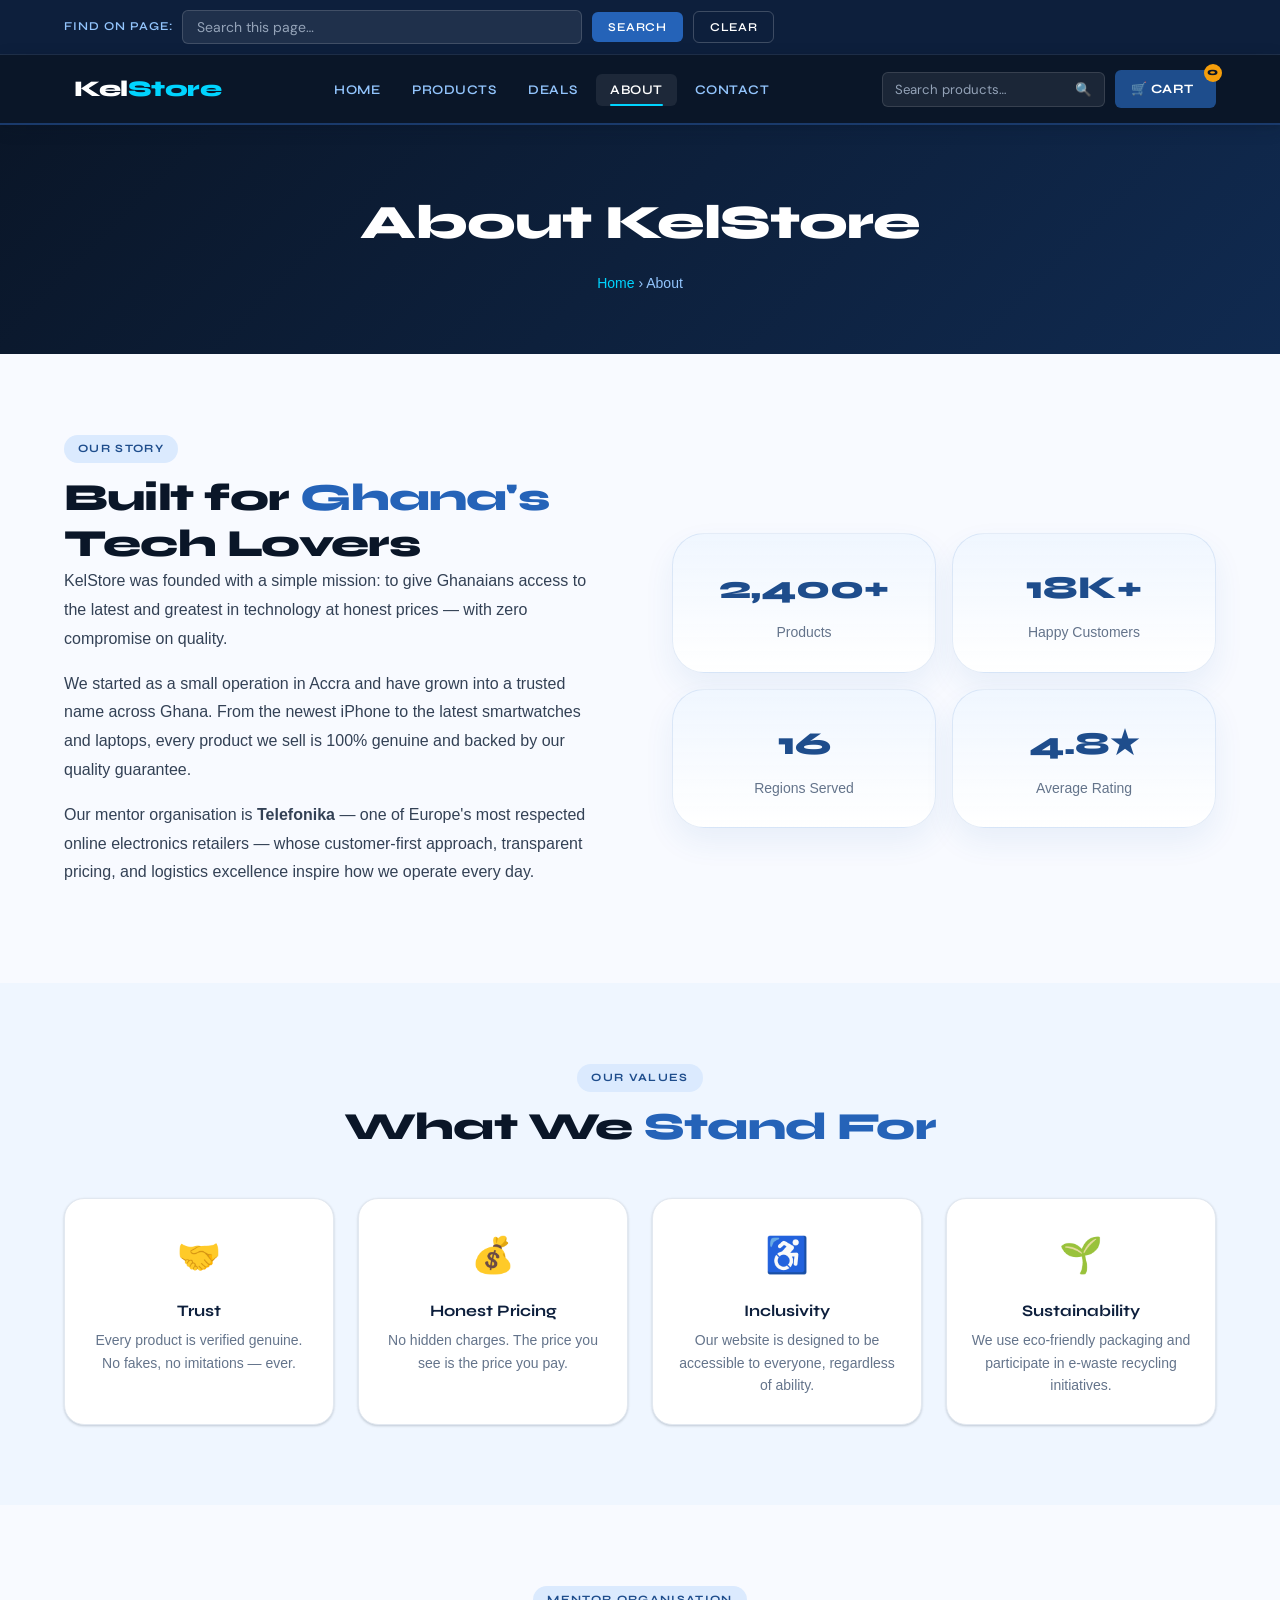
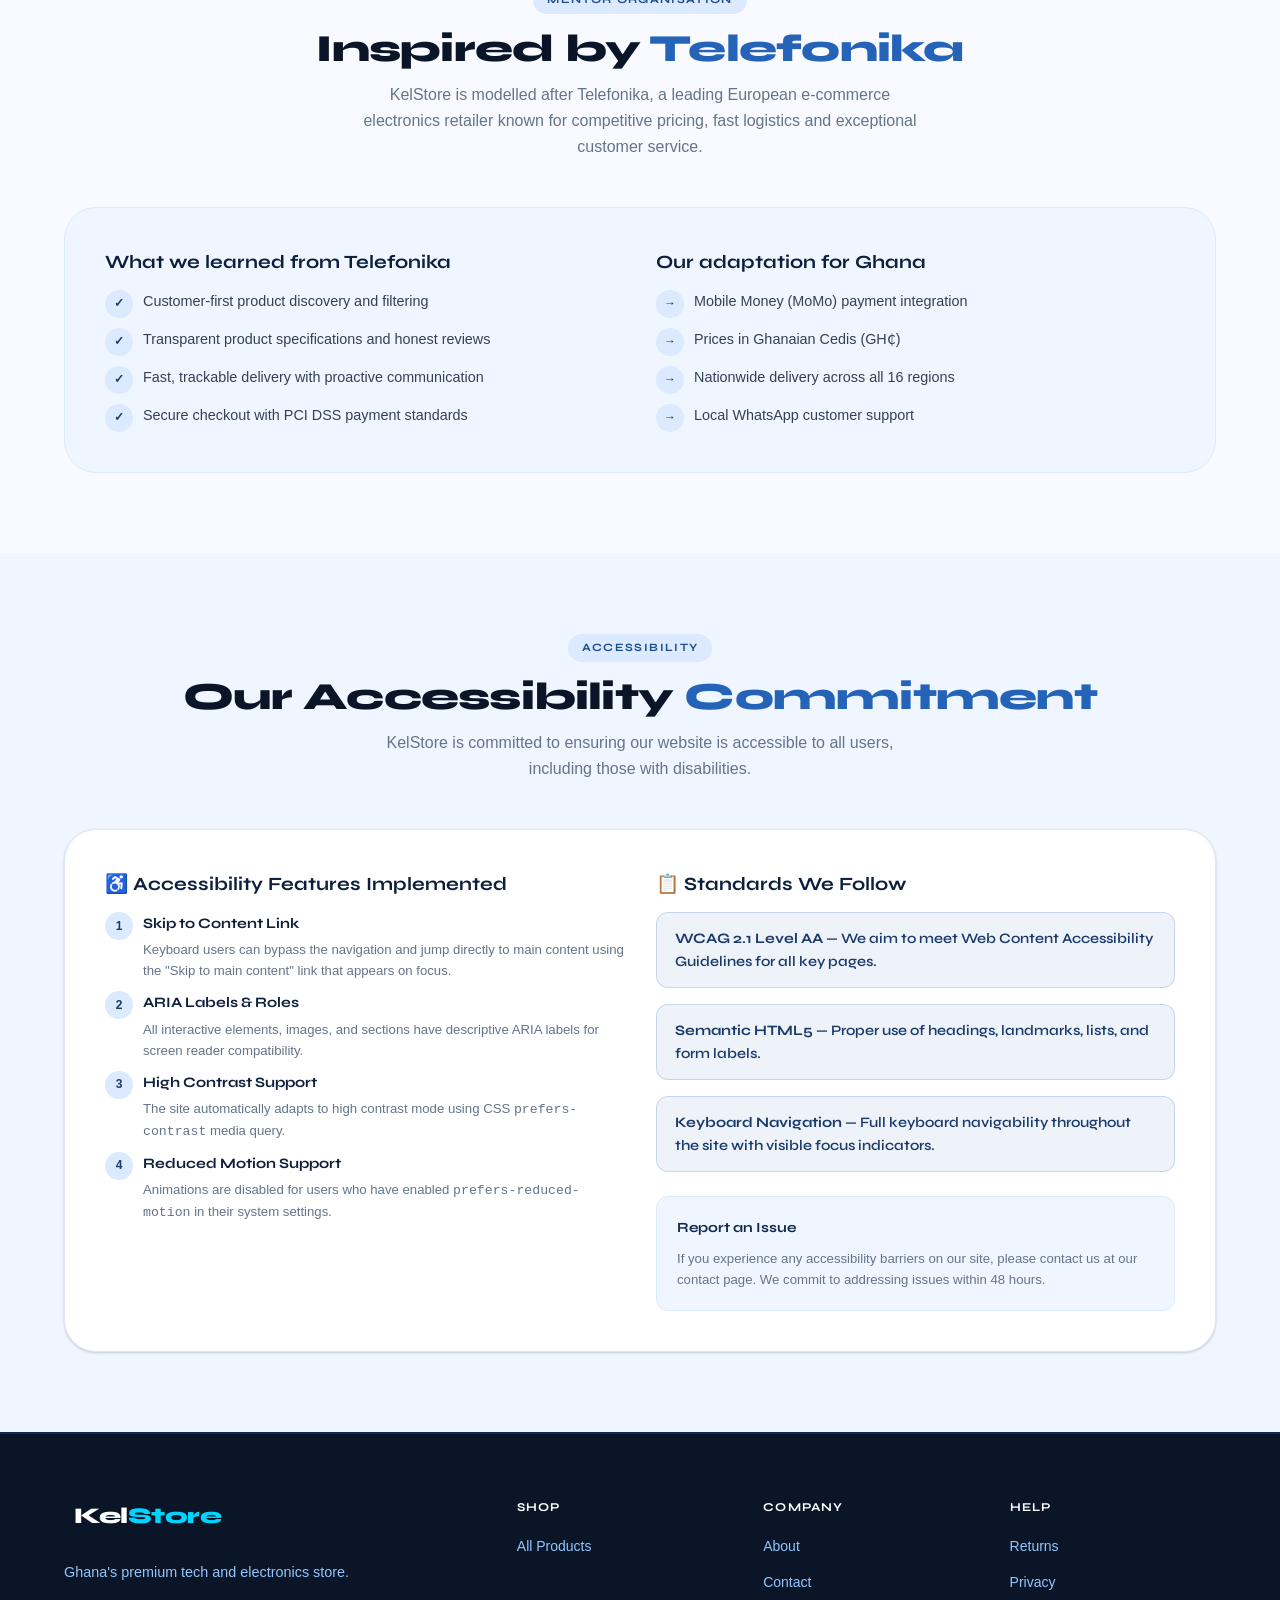
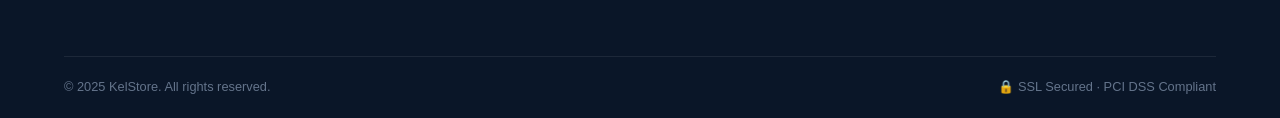
==== commit 5a7f5126: "changes to be committed:" ====
--- a/about.html
+++ b/about.html
@@ -7,7 +7,7 @@
   <meta name="description" content="About KelStore — Ghana's trusted tech and electronics retailer. Learn about our story, values, and commitment to accessibility.">
   <title>About Us — KelStore</title>
   <link rel="stylesheet" href="style.css">
-  <link rel="icon" href="data:image/svg+xml,<svg xmlns='http://www.w3.org/2000/svg' viewBox='0 0 100 100'><text y='.9em' font-size='90'>⚡</text></svg>">
+  <link rel="icon" href="data:image/svg+xml,<svg xmlns='http://www.w3.org/2000/svg' viewBox='0 0 100 100'><text y='.9em' font-size='90'></text></svg>">
 </head>
 <body>
 
@@ -18,15 +18,15 @@
       <label for="pageSearchInput">Find on page:</label>
       <input type="search" id="pageSearchInput" class="page-search-input" placeholder="Search this page…" aria-label="Search text on this page">
       <button id="pageSearchBtn" class="page-search-btn" aria-label="Search">Search</button>
-      <button id="pageSearchClear" class="page-search-btn" style="background:transparent;border:1px solid rgba(255,255,255,0.2);" aria-label="Clear">Clear</button>
-      <span id="searchStatus" style="color:var(--blue-200);font-size:0.8rem;margin-left:8px;" aria-live="polite"></span>
+      <button id="pageSearchClear" class="page-search-btn page-search-clear" aria-label="Clear">Clear</button>
+      <span id="searchStatus" class="page-search-status" aria-live="polite"></span>
     </div>
   </div>
 
   <nav class="navbar" role="navigation" aria-label="Main navigation">
     <div class="nav-container">
       <a href="index.html" class="nav-logo" aria-label="KelStore Home">
-        <div class="nav-logo-icon" aria-hidden="true">⚡</div>
+        <div class="nav-logo-icon" aria-hidden="true"></div>
         <span class="nav-logo-text">Kel<span>Store</span></span>
       </a>
       <ul class="nav-links" id="navLinks" role="list">
@@ -63,37 +63,19 @@
     <!-- Our Story -->
     <section class="section" aria-labelledby="story-title">
       <div class="container">
-        <div style="display:grid;grid-template-columns:1fr 1fr;gap:64px;align-items:center;">
+        <div class="story-grid">
           <div>
             <span class="section-tag">Our Story</span>
             <h2 class="section-title" id="story-title">Built for <span>Ghana's</span> Tech Lovers</h2>
-            <p style="color:var(--grey-700);line-height:1.8;margin:16px 0;">
-              KelStore was founded with a simple mission: to give Ghanaians access to the latest and greatest in technology at honest prices — with zero compromise on quality.
-            </p>
-            <p style="color:var(--grey-700);line-height:1.8;margin-bottom:16px;">
-              We started as a small operation in Accra and have grown into a trusted name across Ghana. From the newest iPhone to the latest smartwatches and laptops, every product we sell is 100% genuine and backed by our quality guarantee.
-            </p>
-            <p style="color:var(--grey-700);line-height:1.8;">
-              Our mentor organisation is <strong>Telefonika</strong> — one of Europe's most respected online electronics retailers — whose customer-first approach, transparent pricing, and logistics excellence inspire how we operate every day.
-            </p>
-          </div>
-          <div style="display:grid;grid-template-columns:1fr 1fr;gap:16px;">
-            <div class="feature-card" style="text-align:center;">
-              <div style="font-family:var(--font-display);font-size:2rem;font-weight:800;color:var(--blue-500);">2,400+</div>
-              <div style="color:var(--grey-500);font-size:0.875rem;">Products</div>
-            </div>
-            <div class="feature-card" style="text-align:center;">
-              <div style="font-family:var(--font-display);font-size:2rem;font-weight:800;color:var(--blue-500);">18K+</div>
-              <div style="color:var(--grey-500);font-size:0.875rem;">Happy Customers</div>
-            </div>
-            <div class="feature-card" style="text-align:center;">
-              <div style="font-family:var(--font-display);font-size:2rem;font-weight:800;color:var(--blue-500);">16</div>
-              <div style="color:var(--grey-500);font-size:0.875rem;">Regions Served</div>
-            </div>
-            <div class="feature-card" style="text-align:center;">
-              <div style="font-family:var(--font-display);font-size:2rem;font-weight:800;color:var(--blue-500);">4.8★</div>
-              <div style="color:var(--grey-500);font-size:0.875rem;">Average Rating</div>
-            </div>
+            <p class="story-paragraph">KelStore was founded with a simple mission: to give Ghanaians access to the latest and greatest in technology at honest prices — with zero compromise on quality.</p>
+            <p class="story-paragraph">We started as a small operation in Accra and have grown into a trusted name across Ghana. From the newest iPhone to the latest smartwatches and laptops, every product we sell is 100% genuine and backed by our quality guarantee.</p>
+            <p class="story-paragraph">Our mentor organisation is <strong>Telefonika</strong> — one of Europe's most respected online electronics retailers — whose customer-first approach, transparent pricing, and logistics excellence inspire how we operate every day.</p>
+          </div>
+          <div class="about-stats-grid">
+            <div class="stat-card"><div class="stat-number">2,400+</div><div class="stat-label">Products</div></div>
+            <div class="stat-card"><div class="stat-number">18K+</div><div class="stat-label">Happy Customers</div></div>
+            <div class="stat-card"><div class="stat-number">16</div><div class="stat-label">Regions Served</div></div>
+            <div class="stat-card"><div class="stat-number">4.8★</div><div class="stat-label">Average Rating</div></div>
           </div>
         </div>
       </div>
@@ -139,40 +121,24 @@
           <h2 class="section-title" id="mentor-title">Inspired by <span>Telefonika</span></h2>
           <p class="section-subtitle">KelStore is modelled after Telefonika, a leading European e-commerce electronics retailer known for competitive pricing, fast logistics and exceptional customer service.</p>
         </div>
-        <div style="background:var(--blue-50);border-radius:var(--radius-xl);padding:40px;border:1px solid var(--blue-100);">
-          <div style="display:grid;grid-template-columns:1fr 1fr;gap:32px;">
-            <div>
-              <h3 style="font-family:var(--font-display);font-weight:700;color:var(--blue-800);margin-bottom:12px;">What we learned from Telefonika</h3>
-              <ul style="list-style:none;display:flex;flex-direction:column;gap:10px;">
-                <li style="display:flex;gap:10px;align-items:flex-start;font-size:0.9rem;color:var(--grey-700);">
-                  <span style="color:var(--blue-400);font-weight:700;">✓</span> Customer-first product discovery and filtering
-                </li>
-                <li style="display:flex;gap:10px;align-items:flex-start;font-size:0.9rem;color:var(--grey-700);">
-                  <span style="color:var(--blue-400);font-weight:700;">✓</span> Transparent product specifications and honest reviews
-                </li>
-                <li style="display:flex;gap:10px;align-items:flex-start;font-size:0.9rem;color:var(--grey-700);">
-                  <span style="color:var(--blue-400);font-weight:700;">✓</span> Fast, trackable delivery with proactive communication
-                </li>
-                <li style="display:flex;gap:10px;align-items:flex-start;font-size:0.9rem;color:var(--grey-700);">
-                  <span style="color:var(--blue-400);font-weight:700;">✓</span> Secure checkout with PCI DSS payment standards
-                </li>
+        <div class="about-panel">
+          <div class="about-panel-grid">
+            <div>
+              <h3 class="about-panel-title">What we learned from Telefonika</h3>
+              <ul class="about-list">
+                <li class="about-list-item"><span class="about-list-icon">✓</span> Customer-first product discovery and filtering</li>
+                <li class="about-list-item"><span class="about-list-icon">✓</span> Transparent product specifications and honest reviews</li>
+                <li class="about-list-item"><span class="about-list-icon">✓</span> Fast, trackable delivery with proactive communication</li>
+                <li class="about-list-item"><span class="about-list-icon">✓</span> Secure checkout with PCI DSS payment standards</li>
               </ul>
             </div>
             <div>
-              <h3 style="font-family:var(--font-display);font-weight:700;color:var(--blue-800);margin-bottom:12px;">Our adaptation for Ghana</h3>
-              <ul style="list-style:none;display:flex;flex-direction:column;gap:10px;">
-                <li style="display:flex;gap:10px;align-items:flex-start;font-size:0.9rem;color:var(--grey-700);">
-                  <span style="color:var(--success);font-weight:700;">→</span> Mobile Money (MoMo) payment integration
-                </li>
-                <li style="display:flex;gap:10px;align-items:flex-start;font-size:0.9rem;color:var(--grey-700);">
-                  <span style="color:var(--success);font-weight:700;">→</span> Prices in Ghanaian Cedis (GH₵)
-                </li>
-                <li style="display:flex;gap:10px;align-items:flex-start;font-size:0.9rem;color:var(--grey-700);">
-                  <span style="color:var(--success);font-weight:700;">→</span> Nationwide delivery across all 16 regions
-                </li>
-                <li style="display:flex;gap:10px;align-items:flex-start;font-size:0.9rem;color:var(--grey-700);">
-                  <span style="color:var(--success);font-weight:700;">→</span> Local WhatsApp customer support
-                </li>
+              <h3 class="about-panel-title">Our adaptation for Ghana</h3>
+              <ul class="about-list">
+                <li class="about-list-item"><span class="about-list-icon">→</span> Mobile Money (MoMo) payment integration</li>
+                <li class="about-list-item"><span class="about-list-icon">→</span> Prices in Ghanaian Cedis (GH₵)</li>
+                <li class="about-list-item"><span class="about-list-icon">→</span> Nationwide delivery across all 16 regions</li>
+                <li class="about-list-item"><span class="about-list-icon">→</span> Local WhatsApp customer support</li>
               </ul>
             </div>
           </div>
@@ -189,60 +155,46 @@
           <p class="section-subtitle">KelStore is committed to ensuring our website is accessible to all users, including those with disabilities.</p>
         </div>
 
-        <div style="background:var(--white);border-radius:var(--radius-xl);padding:40px;box-shadow:var(--shadow-sm);border:1px solid var(--grey-100);">
-          <div style="display:grid;grid-template-columns:1fr 1fr;gap:32px;">
-            <div>
-              <h3 style="font-family:var(--font-display);font-size:1rem;font-weight:700;color:var(--blue-800);margin-bottom:16px;">
-                ♿ Accessibility Features Implemented
-              </h3>
-              <ul style="list-style:none;display:flex;flex-direction:column;gap:12px;">
-                <li style="display:flex;gap:12px;align-items:flex-start;">
-                  <span style="background:var(--blue-100);border-radius:50%;width:28px;height:28px;display:flex;align-items:center;justify-content:center;font-size:.75rem;font-weight:700;color:var(--blue-600);flex-shrink:0;">1</span>
-                  <div>
-                    <strong style="font-family:var(--font-display);font-size:0.9rem;color:var(--blue-800);">Skip to Content Link</strong>
-                    <p style="color:var(--grey-500);font-size:0.825rem;margin-top:3px;">Keyboard users can bypass the navigation and jump directly to main content using the "Skip to main content" link that appears on focus.</p>
-                  </div>
-                </li>
-                <li style="display:flex;gap:12px;align-items:flex-start;">
-                  <span style="background:var(--blue-100);border-radius:50%;width:28px;height:28px;display:flex;align-items:center;justify-content:function center;font-size:.75rem;font-weight:700;color:var(--blue-600);flex-shrink:0;justify-content:center">2</span>
-                  <div>
-                    <strong style="font-family:var(--font-display);font-size:0.9rem;color:var(--blue-800);">ARIA Labels & Roles</strong>
-                    <p style="color:var(--grey-500);font-size:0.825rem;margin-top:3px;">All interactive elements, images, and sections have descriptive ARIA labels for screen reader compatibility.</p>
-                  </div>
-                </li>
-                <li style="display:flex;gap:12px;align-items:flex-start;">
-                  <span style="background:var(--blue-100);border-radius:50%;width:28px;height:28px;display:flex;align-items:center;justify-content:center;font-size:.75rem;font-weight:700;color:var(--blue-600);flex-shrink:0;">3</span>
-                  <div>
-                    <strong style="font-family:var(--font-display);font-size:0.9rem;color:var(--blue-800);">High Contrast Support</strong>
-                    <p style="color:var(--grey-500);font-size:0.825rem;margin-top:3px;">The site automatically adapts to high contrast mode using CSS <code>prefers-contrast</code> media query.</p>
-                  </div>
-                </li>
-                <li style="display:flex;gap:12px;align-items:flex-start;">
-                  <span style="background:var(--blue-100);border-radius:50%;width:28px;height:28px;display:flex;align-items:center;justify-content:center;font-size:.75rem;font-weight:700;color:var(--blue-600);flex-shrink:0;">4</span>
-                  <div>
-                    <strong style="font-family:var(--font-display);font-size:0.9rem;color:var(--blue-800);">Reduced Motion Support</strong>
-                    <p style="color:var(--grey-500);font-size:0.825rem;margin-top:3px;">Animations are disabled for users who have enabled <code>prefers-reduced-motion</code> in their system settings.</p>
+        <div class="about-panel about-panel--white">
+          <div class="about-panel-grid">
+            <div>
+              <h3 class="about-panel-title">♿ Accessibility Features Implemented</h3>
+              <ul class="about-list">
+                <li class="about-list-item"><span class="about-list-marker">1</span>
+                  <div>
+                    <strong class="about-list-heading">Skip to Content Link</strong>
+                    <p class="callout-panel-text">Keyboard users can bypass the navigation and jump directly to main content using the "Skip to main content" link that appears on focus.</p>
+                  </div>
+                </li>
+                <li class="about-list-item"><span class="about-list-marker">2</span>
+                  <div>
+                    <strong class="about-list-heading">ARIA Labels & Roles</strong>
+                    <p class="callout-panel-text">All interactive elements, images, and sections have descriptive ARIA labels for screen reader compatibility.</p>
+                  </div>
+                </li>
+                <li class="about-list-item"><span class="about-list-marker">3</span>
+                  <div>
+                    <strong class="about-list-heading">High Contrast Support</strong>
+                    <p class="callout-panel-text">The site automatically adapts to high contrast mode using CSS <code>prefers-contrast</code> media query.</p>
+                  </div>
+                </li>
+                <li class="about-list-item"><span class="about-list-marker">4</span>
+                  <div>
+                    <strong class="about-list-heading">Reduced Motion Support</strong>
+                    <p class="callout-panel-text">Animations are disabled for users who have enabled <code>prefers-reduced-motion</code> in their system settings.</p>
                   </div>
                 </li>
               </ul>
             </div>
             <div>
-              <h3 style="font-family:var(--font-display);font-size:1rem;font-weight:700;color:var(--blue-800);margin-bottom:16px;">
-                📋 Standards We Follow
-              </h3>
-              <div class="alert alert-info" style="margin-bottom:12px;">
-                <strong>WCAG 2.1 Level AA</strong> — We aim to meet Web Content Accessibility Guidelines for all key pages.
-              </div>
-              <div class="alert alert-info" style="margin-bottom:12px;">
-                <strong>Semantic HTML5</strong> — Proper use of headings, landmarks, lists, and form labels.
-              </div>
-              <div class="alert alert-info">
-                <strong>Keyboard Navigation</strong> — Full keyboard navigability throughout the site with visible focus indicators.
-              </div>
-
-              <div style="margin-top:24px;padding:20px;background:var(--blue-50);border-radius:var(--radius-md);border:1px solid var(--blue-100);">
-                <h4 style="font-family:var(--font-display);font-size:0.875rem;font-weight:700;color:var(--blue-700);margin-bottom:8px;">Report an Issue</h4>
-                <p style="color:var(--grey-500);font-size:0.825rem;line-height:1.6;">If you experience any accessibility barriers on our site, please contact us at <a href="contact.html" style="color:var(--blue-400);font-weight:600;">our contact page</a>. We commit to addressing issues within 48 hours.</p>
+              <h3 class="about-panel-title">📋 Standards We Follow</h3>
+              <div class="alert alert-info"> <strong>WCAG 2.1 Level AA</strong> — We aim to meet Web Content Accessibility Guidelines for all key pages.</div>
+              <div class="alert alert-info"> <strong>Semantic HTML5</strong> — Proper use of headings, landmarks, lists, and form labels.</div>
+              <div class="alert alert-info"> <strong>Keyboard Navigation</strong> — Full keyboard navigability throughout the site with visible focus indicators.</div>
+
+              <div class="callout-panel">
+                <h4 class="callout-panel-title">Report an Issue</h4>
+                <p class="callout-panel-text">If you experience any accessibility barriers on our site, please contact us at <a href="contact.html" class="text-link">our contact page</a>. We commit to addressing issues within 48 hours.</p>
               </div>
             </div>
           </div>
@@ -255,8 +207,8 @@
     <div class="container">
       <div class="footer-grid">
         <div>
-          <a href="index.html" class="nav-logo" style="margin-bottom:12px;display:inline-flex" aria-label="KelStore home">
-            <div class="nav-logo-icon" aria-hidden="true">⚡</div>
+          <a href="index.html" class="nav-logo footer-logo" aria-label="KelStore home">
+            <div class="nav-logo-icon" aria-hidden="true"></div>
             <span class="nav-logo-text">Kel<span>Store</span></span>
           </a>
           <p class="footer-brand-desc">Ghana's premium tech and electronics store.</p>
@@ -273,12 +225,5 @@
   </footer>
 
   <script src="js/main.js"></script>
-  <style>
-    @media (max-width: 768px) {
-      div[style*="grid-template-columns:1fr 1fr"] {
-        grid-template-columns: 1fr !important;
-      }
-    }
-  </style>
 </body>
-</html>
+</html>
--- a/style.css
+++ b/style.css
@@ -44,6 +44,7 @@
 
   --transition: all 0.25s cubic-bezier(0.4,0,0.2,1);
   --nav-height: 70px;
+
 }
 
 /* ── Reset & Base ────────────────────────── */
@@ -182,6 +183,7 @@
   border-bottom: 2px solid var(--blue-600);
   height: var(--nav-height);
   box-shadow: var(--shadow-md);
+  /* padding: 20px; */
 }
 
 .nav-container {
@@ -200,16 +202,16 @@
   gap: 10px;
 }
 
-.nav-logo-icon {
-  width: 36px;
-  height: 36px;
-  background: linear-gradient(135deg, var(--blue-400), var(--accent));
-  border-radius: var(--radius-sm);
-  display: flex;
+/* .nav-logo-icon { */
+  /* width: 36px; */
+  /* height: 36px; */
+  /* background: linear-gradient(135deg, var(--blue-400), var(--accent)); */
+  /* border-radius: var(--radius-sm); */
+  /* display: flex;
   align-items: center;
   justify-content: center;
-  font-size: 1.1rem;
-}
+  font-size: 1.1rem; */
+/* } */
 
 .nav-logo-text {
   font-family: var(--font-display);
@@ -515,13 +517,16 @@
 
 .product-card-image {
   background: var(--blue-50);
-  height: 200px;
+  height: var(--img-h, 200px);
   display: flex;
   align-items: center;
   justify-content: center;
   overflow: hidden;
   position: relative;
 }
+
+.product-card--img-210 .product-card-image { height: 210px; overflow: hidden; }
+.card-img-cover { width:100%; height:100%; object-fit:cover; transition: transform 0.4s ease; }
 
 .product-card-image img {
   max-height: 160px;
@@ -797,6 +802,105 @@
   overflow: hidden;
   position: relative;
 }
+
+/* ===== Product Detail Page Helpers ===== */
+.product-detail-grid {
+  display: grid;
+  grid-template-columns: 1fr 1fr;
+  gap: 48px;
+  align-items: start;
+  margin-bottom: 64px;
+}
+
+.product-media {
+  background: var(--blue-50);
+  border-radius: var(--radius-xl);
+  overflow: hidden;
+  box-shadow: var(--shadow-md);
+  border: 1px solid var(--grey-100);
+  margin-bottom: 16px;
+  height: 380px;
+  display: flex;
+  align-items: center;
+  justify-content: center;
+}
+
+.main-product-img {
+  max-width: 100%;
+  max-height: 100%;
+  object-fit: contain;
+  padding: 12px;
+}
+
+.thumb-row { display:flex; gap:10px; margin-bottom:20px; }
+.thumb-item {
+  flex: 1;
+  border-radius: var(--radius-md);
+  overflow: hidden;
+  border: 1.5px solid var(--grey-100);
+  cursor: pointer;
+  height: 86px;
+  background: var(--blue-50);
+  display: flex;
+  align-items: center;
+  justify-content: center;
+}
+.thumb-item.active { border: 2px solid var(--blue-400); }
+.thumb-item img { max-width:100%; max-height:100%; object-fit:contain; padding:4px; }
+.thumb-item img.cover { width:100%; height:100%; object-fit:cover; padding:0; }
+
+.product-video { margin-top:4px; }
+.product-video-title { font-family:var(--font-display); font-size:0.9rem; font-weight:700; color:var(--blue-800); margin-bottom:10px; text-transform:uppercase; letter-spacing:0.06em; }
+.product-video video { width:100%; height:380px; border-radius:var(--radius-md); box-shadow:var(--shadow-sm); object-fit:cover; background:#000; }
+
+.product-badge-inline { position: static; display: inline-block; margin-bottom: 12px; }
+.product-title { font-family:var(--font-display); font-size:2rem; font-weight:800; color:var(--blue-900); letter-spacing:-0.02em; margin-bottom:8px; }
+.product-stars { font-size:1rem; margin-bottom:4px; }
+.product-reviews { color:var(--grey-300); font-size:0.875rem; margin-bottom:20px; }
+
+.price-row { display:flex; align-items:center; gap:12px; margin-bottom:24px; }
+.product-desc { color:var(--grey-700); line-height:1.7; margin-bottom:24px; }
+.specs-box { background:var(--blue-50); border-radius:var(--radius-md); padding:20px; margin-bottom:24px; border:1px solid var(--blue-100); }
+.add-to-cart-row { display:flex; gap:12px; margin-bottom:16px; }
+.flex-1 { flex:1; }
+
+.trust-badges { display:flex; gap:16px; flex-wrap:wrap; margin-top:16px; }
+
+.page-search-clear { background: transparent; border: 1px solid rgba(255,255,255,0.2); }
+.page-search-status { color: var(--blue-200); font-size: 0.8rem; margin-left: 8px; }
+
+/* Small helpers for product-detail elements */
+.save-pill {
+  background: rgba(239,68,68,0.08);
+  color: var(--danger);
+  font-family: var(--font-display);
+  font-size: 0.8rem;
+  font-weight: 700;
+  padding: 4px 10px;
+  border-radius: 100px;
+}
+
+.specs-title {
+  font-family: var(--font-display);
+  font-size: 0.75rem;
+  font-weight: 700;
+  color: var(--blue-600);
+  letter-spacing: 0.1em;
+  text-transform: uppercase;
+  margin-bottom: 14px;
+}
+.specs-grid {
+  display: grid;
+  grid-template-columns: 1fr 1fr;
+  gap: 10px;
+}
+.specs-grid .spec-item { font-size: 0.875rem; }
+.specs-grid .spec-item span { color: var(--grey-300); }
+
+.trust-badges span { font-size:0.8rem; color:var(--grey-500); display:flex; align-items:center; gap:4px; }
+
+.footer-logo { margin-bottom:12px; display:inline-flex; }
+
 
 .promo-banner::before {
   content: '';
@@ -856,6 +960,17 @@
   box-shadow: var(--shadow-md);
   border-color: var(--blue-200);
 }
+
+/* Compact feature card used in contact/info lists */
+.feature-card--row {
+  text-align: left;
+  display: flex;
+  align-items: center;
+  gap: 16px;
+  padding: 20px;
+}
+
+.full-width { width: 100%; }
 
 .feature-icon {
   font-size: 2.2rem;
@@ -1456,3 +1571,74 @@
     .product-card:hover .product-card-image img { transform: scale(1.06); }
     .product-card-image { height: 210px; overflow: hidden; }
 
+/* ===== About page helpers (extracted from inline styles) ===== */
+.story-grid {
+  display: grid;
+  grid-template-columns: 1fr 1fr;
+  gap: 64px;
+  align-items: center;
+}
+
+.story-paragraph {
+  color: var(--grey-700);
+  line-height: 1.8;
+  margin-bottom: 16px;
+}
+
+.about-stats-grid {
+  display: grid;
+  grid-template-columns: repeat(2, minmax(0, 1fr));
+  gap: 16px;
+  margin-top: 24px;
+}
+
+.stat-card {
+  display: grid;
+  place-items: center;
+  gap: 8px;
+  padding: 28px 20px;
+  background: linear-gradient(180deg, rgba(239,246,255,0.96), var(--white));
+  border: 1px solid rgba(37,99,184,0.12);
+  border-radius: var(--radius-xl);
+  box-shadow: 0 14px 30px rgba(37,99,184,0.08);
+  text-align: center;
+}
+
+.stat-number {
+  font-family: var(--font-display);
+  font-size: 2rem;
+  font-weight: 800;
+  color: var(--blue-500);
+}
+
+.stat-label { color: var(--grey-500); font-size: 0.875rem; }
+
+.about-panel {
+  background: var(--blue-50);
+  border-radius: var(--radius-xl);
+  padding: 40px;
+  border: 1px solid var(--blue-100);
+}
+
+.about-panel-grid { display: grid; grid-template-columns: 1fr 1fr; gap: 32px; }
+
+.about-panel--white { background: var(--white); box-shadow: var(--shadow-sm); border: 1px solid var(--grey-100); }
+
+.about-list { list-style: none; display: grid; gap: 10px; padding: 0; margin: 0; }
+.about-list-item { display: flex; gap: 10px; align-items: flex-start; font-size: 0.9rem; color: var(--grey-700); }
+.about-list-icon, .about-list-marker {
+  display: inline-flex; align-items: center; justify-content: center; width: 28px; min-width: 28px; height: 28px; border-radius: 50%; background: var(--blue-100); color: var(--blue-600); font-size: 0.75rem; font-weight: 700; flex-shrink: 0;
+}
+
+.about-panel-title { font-family: var(--font-display); font-weight: 700; color: var(--blue-800); margin-bottom: 12px; }
+.about-list-heading { display: block; font-family: var(--font-display); font-size: 0.9rem; font-weight: 700; color: var(--blue-800); margin-bottom: 4px; }
+
+.callout-panel { margin-top: 24px; padding: 20px; background: var(--blue-50); border-radius: var(--radius-md); border: 1px solid var(--blue-100); }
+.callout-panel-title { font-family: var(--font-display); font-size: 0.875rem; font-weight: 700; color: var(--blue-700); margin-bottom: 8px; }
+.callout-panel-text { color: var(--grey-500); font-size: 0.825rem; line-height: 1.6; }
+
+@media (max-width: 860px) {
+  .about-stats-grid, .about-panel-grid, .story-grid { grid-template-columns: 1fr; }
+}
+
+
